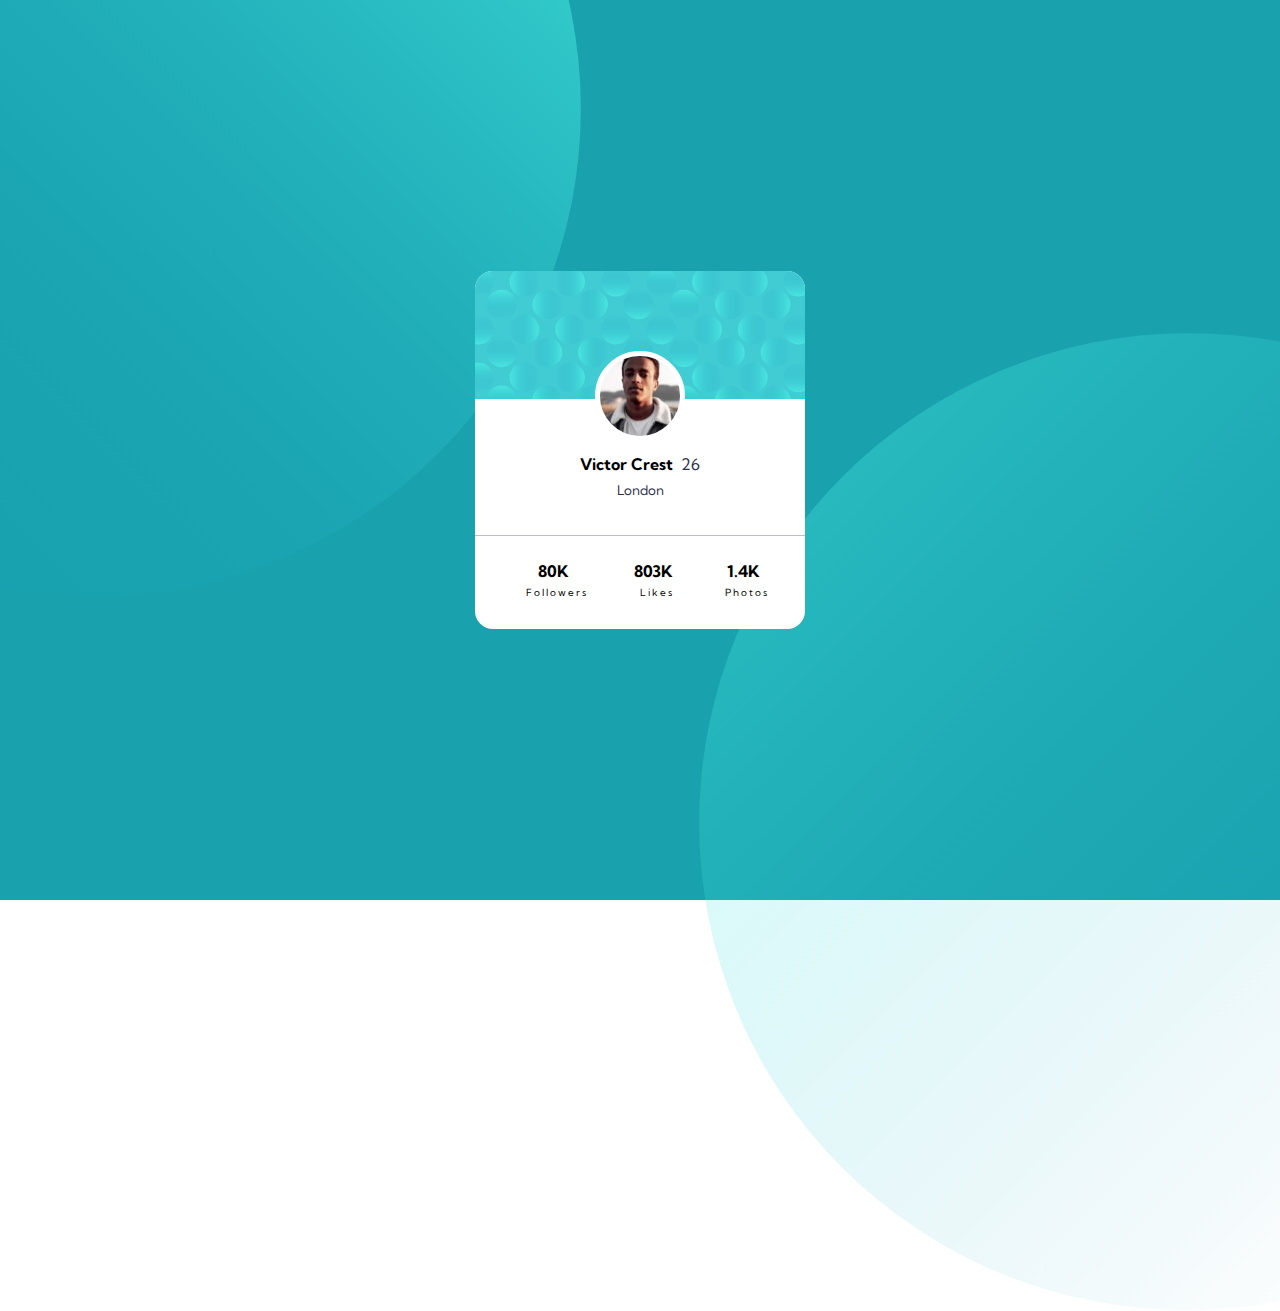
==== index.html @ 25b058e9 "adds final styling" ====
<!DOCTYPE html>
<html lang="en">
<head>
  <meta charset="UTF-8">
  <meta name="viewport" content="width=device-width, initial-scale=1.0">
  <link rel="icon" type="image/png" sizes="32x32" href="./images/favicon-32x32.png">
  <link rel="stylesheet" href="style.css">
  <link
    href="https://fonts.googleapis.com/css2?family=Inter:wght@400;800&family=Kumbh+Sans:wght@400;700&family=Lexend+Deca&family=Zen+Kaku+Gothic+Antique:wght@300;400&display=swap"
    rel="stylesheet">
  <title>Frontend Mentor | Profile card component</title>
</head>
<body>
  <div class="overlay"></div>
  <img class="top-img" src="./images/bg-pattern-top.svg" alt="first image tag">
  <img class="bottom-img" src="./images/bg-pattern-bottom.svg" alt="first image tag">
  <div class="container">
    <div class="profile-image"></div>
    <div class="profile-pic"></div>
    <div class="profile-info">
      <h4>Victor Crest<span>26</span></h4>
      <p>London</p>
    </div>
    <div class="footer-container">
      <div>
        <div class="footer-number">80K</div>
        <div class="footer-description">Followers</div>
      </div>
      <div>
        <div class="footer-number">803K</div>
        <div class="footer-description">Likes</div>
      </div>
      <div>
        <div class="footer-number">1.4K</div>
        <div class="footer-description">Photos</div>
      </div>
    </div>
  </div>
</body>
</html>
---- style.css ----
* {
  margin: 0px;
  font-family: 'Kumbh Sans', sans-serif;
}

body {
  height: 100vh;
  width: 100vw;
  background-repeat: repeat;
  display: flex;
  justify-content: center;
  align-items: center;
  position: relative;
}

.top-img,
.bottom-img {
  position: absolute;
  background-repeat: no-repeat;
  background-size: contain;
}

.top-img {
  transform: translate(-56%, -35%);
}

.bottom-img {
  transform: translate(56%, 38%);
}

.overlay {
  height: 100vh;
  width: 100vw;
  background-color: hsl(185, 75%, 39%);
  opacity: 1;
  position: absolute;
}

h4, .footer-number {
  font-weight: 700;
}

.footer-description, p, span {
  font-weight: 400;
}

.footer-description {
  font-size: 10px;
  text-align: center;
}

.container {
  width: 330px;
  height: 358px;
  display: flex;
  flex-direction: column;
  border-radius: 18px;
  position: relative;
  background-color: white;
}

.profile-image {
  flex: 38%;
  background-image: url("./images/bg-pattern-card.svg");
  border-top-left-radius: 18px;
  border-top-right-radius: 18px;
}

.profile-pic {
  width: 80px;
  height:  80px;
  border-radius: 50%;
  border: 5px solid white;
  position: absolute;
  top: 80px;
  left: 120px;
  background-image: url("./images/image-victor.jpg");
  background-position: top 80% left 50%;
}

.profile-info {
  flex: 35%;
  display: flex;
  justify-content: center;
  align-items: center;
  flex-direction: column;
}

.profile-info {
  margin-top: 18px;
}

p {
  margin-top: 8px;
  font-size: smaller;
  color: hsl(229, 23%, 23%);
}

span {
  margin-left: 8px;
  color: hsl(229, 23%, 23%);
}

.footer-container {
  flex: 20%;
  padding-top: 25px;
  display: flex;
  justify-content: space-evenly;
  border-top: 1px solid hsl(227, 10%, 76%);
}

.footer-number {
  margin-bottom: 5px;
  padding-left: 8px;
  text-align: center;
}

.footer-description {
  padding-left: 15px;
  letter-spacing: 2px;
}
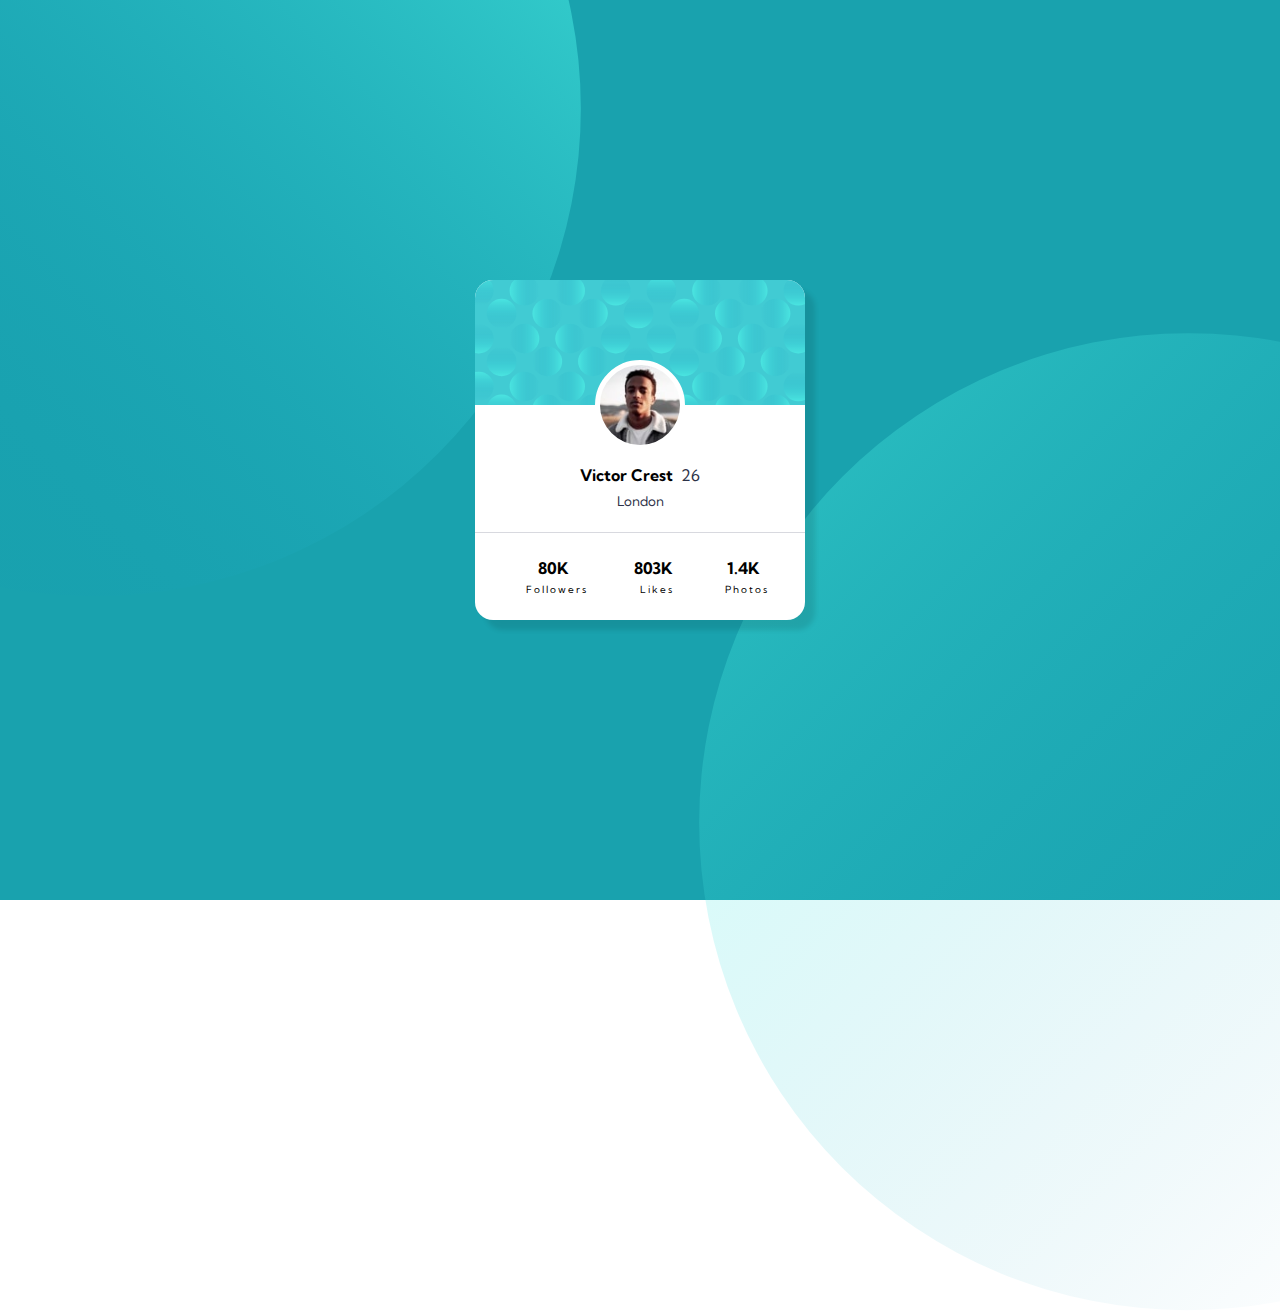
==== commit 4145aa34: "adds box shadow to .container class" ====
--- a/index.html
+++ b/index.html
@@ -36,5 +36,6 @@
       </div>
     </div>
   </div>
+
 </body>
 </html>
--- a/style.css
+++ b/style.css
@@ -40,6 +40,10 @@
   font-weight: 700;
 }
 
+h4 {
+  padding-top: 20px;
+}
+
 .footer-description, p, span {
   font-weight: 400;
 }
@@ -51,16 +55,17 @@
 
 .container {
   width: 330px;
-  height: 358px;
+  height: 340px;
   display: flex;
   flex-direction: column;
   border-radius: 18px;
   position: relative;
   background-color: white;
+  box-shadow: 10px 10px 5px rgba(0, 0, 0, 0.1);
 }
 
 .profile-image {
-  flex: 38%;
+  flex: 40%;
   background-image: url("./images/bg-pattern-card.svg");
   border-top-left-radius: 18px;
   border-top-right-radius: 18px;
@@ -76,6 +81,7 @@
   left: 120px;
   background-image: url("./images/image-victor.jpg");
   background-position: top 80% left 50%;
+  background-size: contain;
 }
 
 .profile-info {
@@ -106,7 +112,7 @@
   padding-top: 25px;
   display: flex;
   justify-content: space-evenly;
-  border-top: 1px solid hsl(227, 10%, 76%);
+  border-top: 1px solid hsl(227, 10%, 86%);
 }
 
 .footer-number {
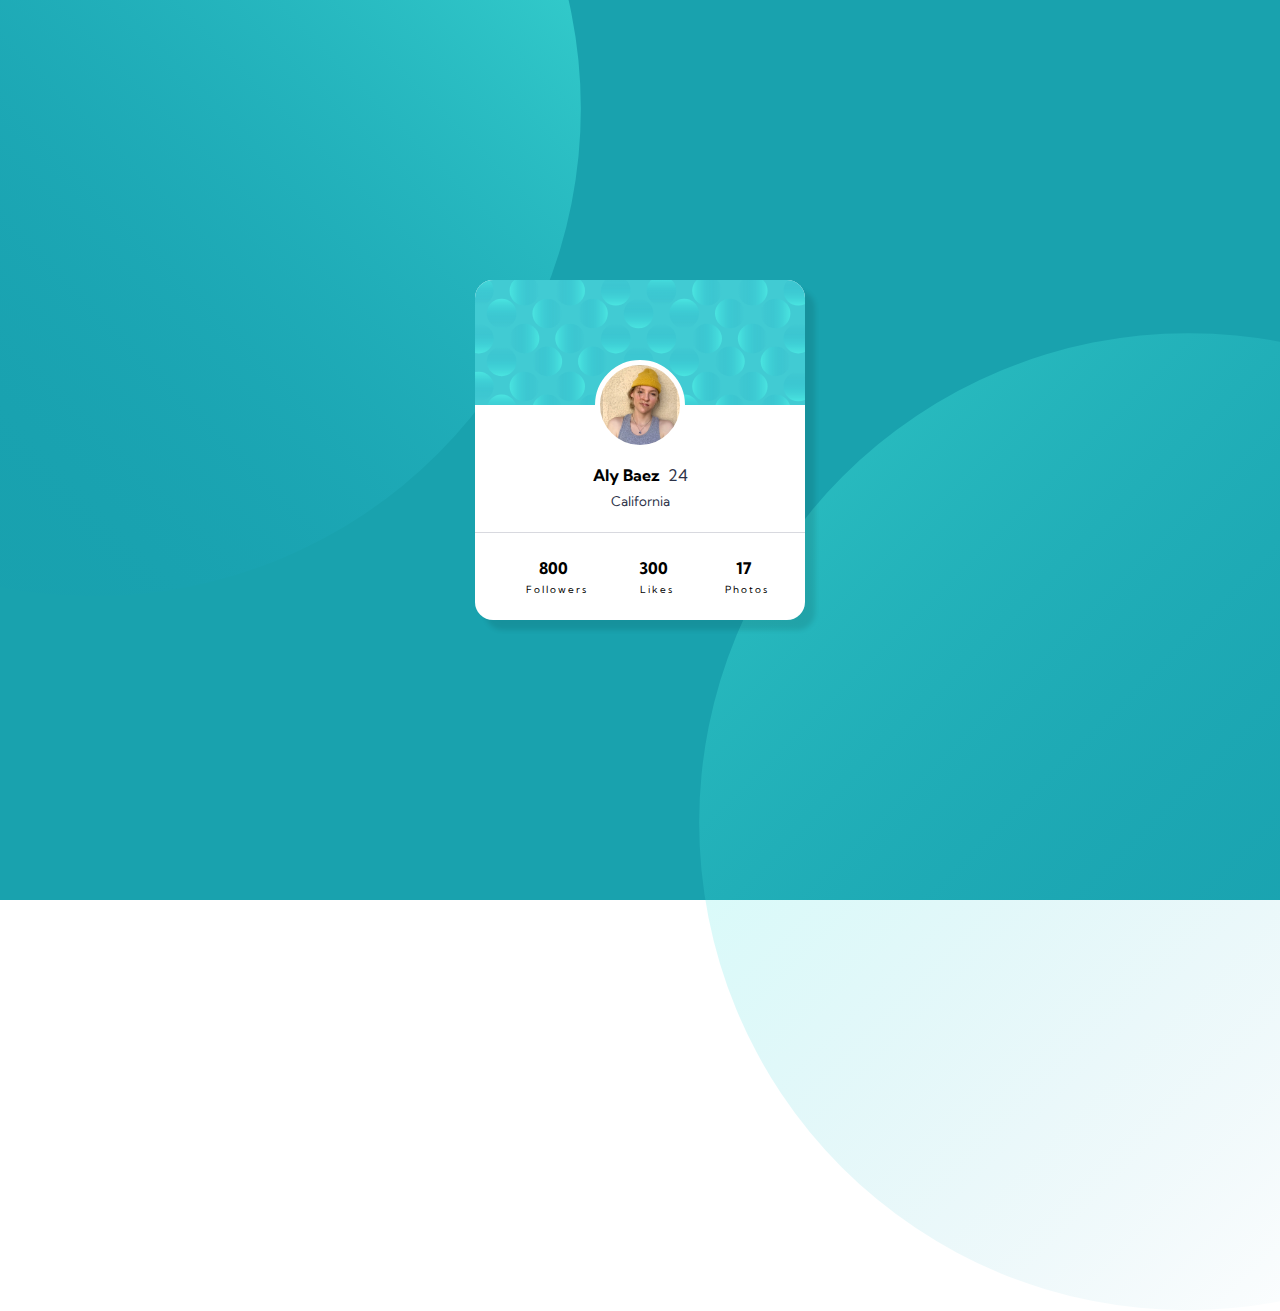
==== commit 4a69e2ac: "adds personal info to html" ====
--- a/index.html
+++ b/index.html
@@ -18,24 +18,24 @@
     <div class="profile-image"></div>
     <div class="profile-pic"></div>
     <div class="profile-info">
-      <h4>Victor Crest<span>26</span></h4>
-      <p>London</p>
+      <h4>Aly Baez<span>24</span></h4>
+      <p>California</p>
     </div>
     <div class="footer-container">
       <div>
-        <div class="footer-number">80K</div>
+        <div class="footer-number">800</div>
         <div class="footer-description">Followers</div>
       </div>
       <div>
-        <div class="footer-number">803K</div>
+        <div class="footer-number">300</div>
         <div class="footer-description">Likes</div>
       </div>
       <div>
-        <div class="footer-number">1.4K</div>
+        <div class="footer-number">17</div>
         <div class="footer-description">Photos</div>
       </div>
     </div>
   </div>
-
+  <script src='script.js'></script>
 </body>
 </html>
--- a/style.css
+++ b/style.css
@@ -79,7 +79,7 @@
   position: absolute;
   top: 80px;
   left: 120px;
-  background-image: url("./images/image-victor.jpg");
+  background-image: url("./images/profile.jpg");
   background-position: top 80% left 50%;
   background-size: contain;
 }
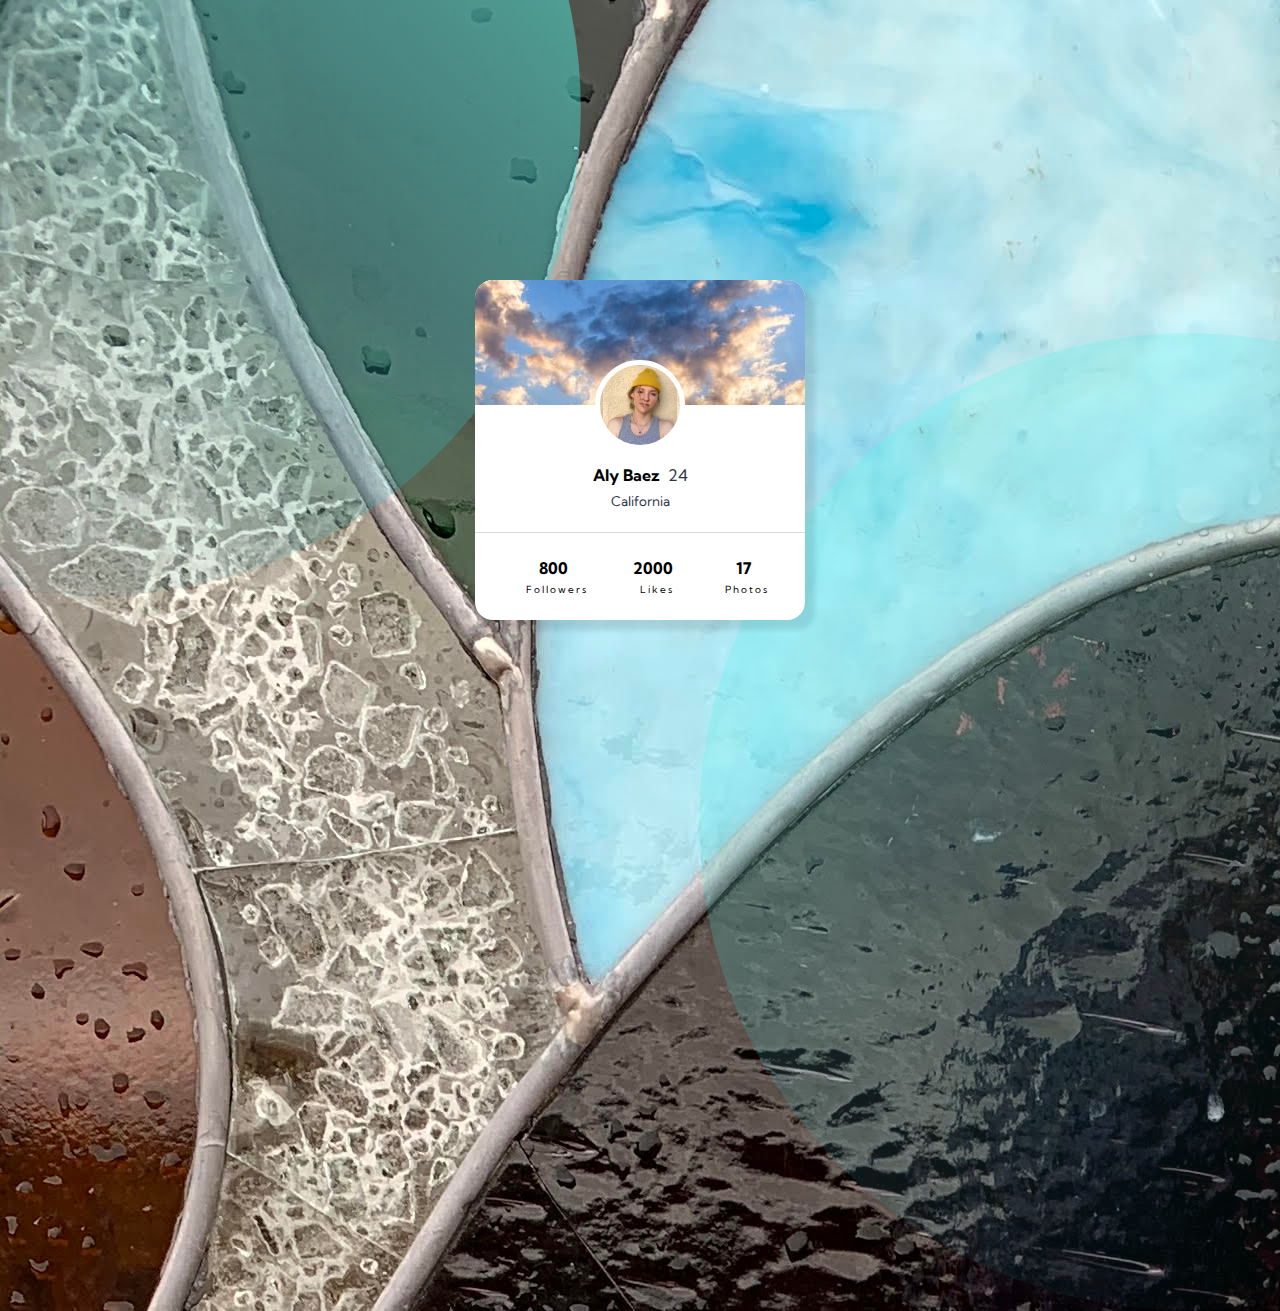
==== commit fbcb1405: "adds final touches" ====
--- a/index.html
+++ b/index.html
@@ -27,7 +27,7 @@
         <div class="footer-description">Followers</div>
       </div>
       <div>
-        <div class="footer-number">300</div>
+        <div class="footer-number">2000</div>
         <div class="footer-description">Likes</div>
       </div>
       <div>
--- a/style.css
+++ b/style.css
@@ -6,7 +6,8 @@
 body {
   height: 100vh;
   width: 100vw;
-  background-repeat: repeat;
+  background-image: url("./images/background.jpg");
+  object-fit: cover;
   display: flex;
   justify-content: center;
   align-items: center;
@@ -28,13 +29,13 @@
   transform: translate(56%, 38%);
 }
 
-.overlay {
+/* .overlay {
   height: 100vh;
   width: 100vw;
   background-color: hsl(185, 75%, 39%);
   opacity: 1;
   position: absolute;
-}
+} */
 
 h4, .footer-number {
   font-weight: 700;
@@ -66,7 +67,8 @@
 
 .profile-image {
   flex: 40%;
-  background-image: url("./images/bg-pattern-card.svg");
+  background-image: url("./images/Joshua-Tree-National-Park.jpg");
+  object-fit: cover;
   border-top-left-radius: 18px;
   border-top-right-radius: 18px;
 }
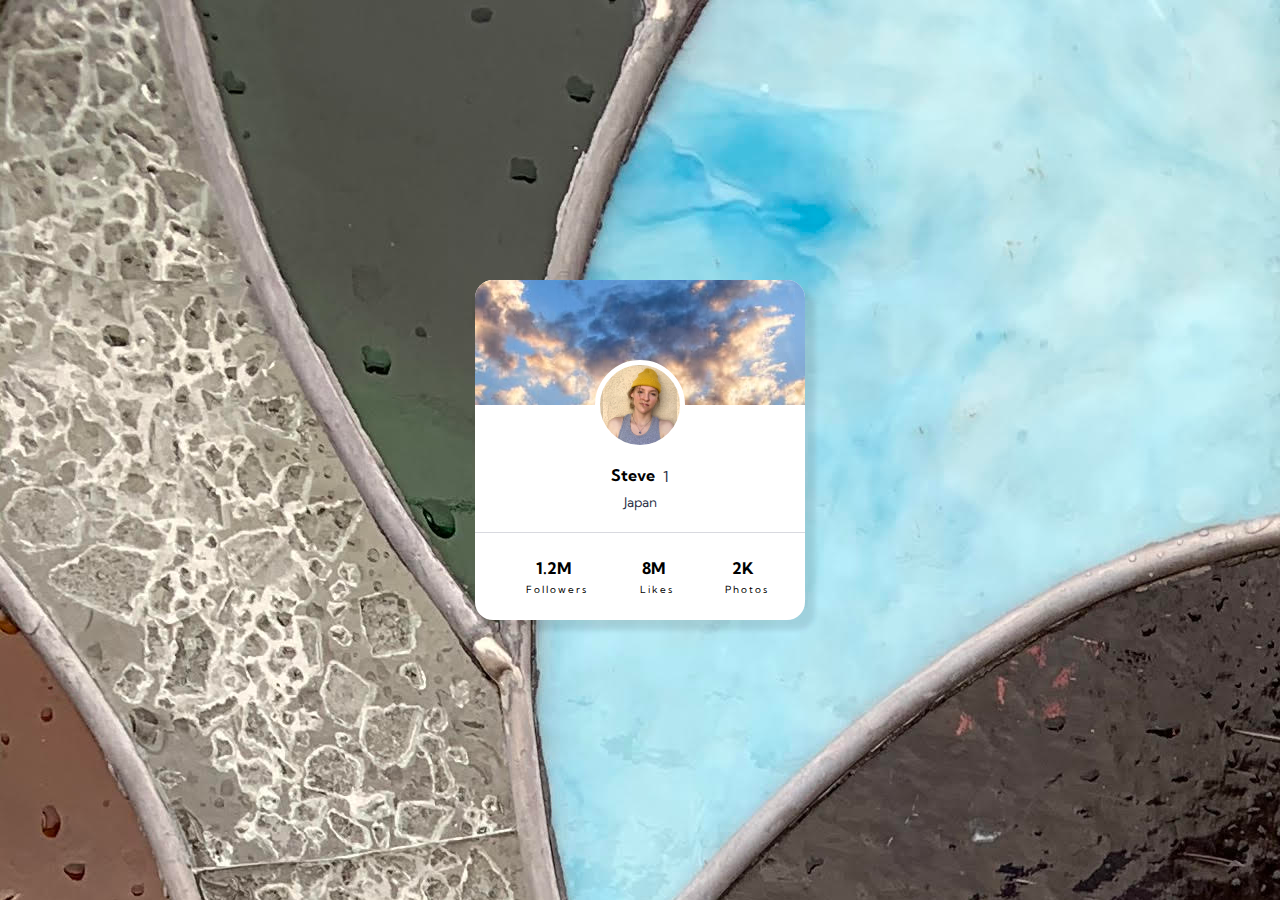
==== commit a94d95dd: "adds steves'age, location and stat info" ====
--- a/index.html
+++ b/index.html
@@ -12,13 +12,13 @@
 </head>
 <body>
   <div class="overlay"></div>
-  <img class="top-img" src="./images/bg-pattern-top.svg" alt="first image tag">
-  <img class="bottom-img" src="./images/bg-pattern-bottom.svg" alt="first image tag">
   <div class="container">
     <div class="profile-image"></div>
     <div class="profile-pic"></div>
     <div class="profile-info">
-      <h4>Aly Baez<span>24</span></h4>
+      <div class="name-flex">
+        <h4 id="name">Aly Baez</h4><span class="age">24</span>
+      </div>
       <p>California</p>
     </div>
     <div class="footer-container">
--- a/style.css
+++ b/style.css
@@ -1,6 +1,17 @@
 * {
   margin: 0px;
   font-family: 'Kumbh Sans', sans-serif;
+}
+
+span {
+  margin-left: 8px;
+  color: hsl(229, 23%, 23%);
+  margin-top: 22px;
+  font-size: 15px;
+}
+
+.name-flex {
+  display: flex;
 }
 
 body {
@@ -20,22 +31,6 @@
   background-repeat: no-repeat;
   background-size: contain;
 }
-
-.top-img {
-  transform: translate(-56%, -35%);
-}
-
-.bottom-img {
-  transform: translate(56%, 38%);
-}
-
-/* .overlay {
-  height: 100vh;
-  width: 100vw;
-  background-color: hsl(185, 75%, 39%);
-  opacity: 1;
-  position: absolute;
-} */
 
 h4, .footer-number {
   font-weight: 700;
@@ -104,11 +99,6 @@
   color: hsl(229, 23%, 23%);
 }
 
-span {
-  margin-left: 8px;
-  color: hsl(229, 23%, 23%);
-}
-
 .footer-container {
   flex: 20%;
   padding-top: 25px;
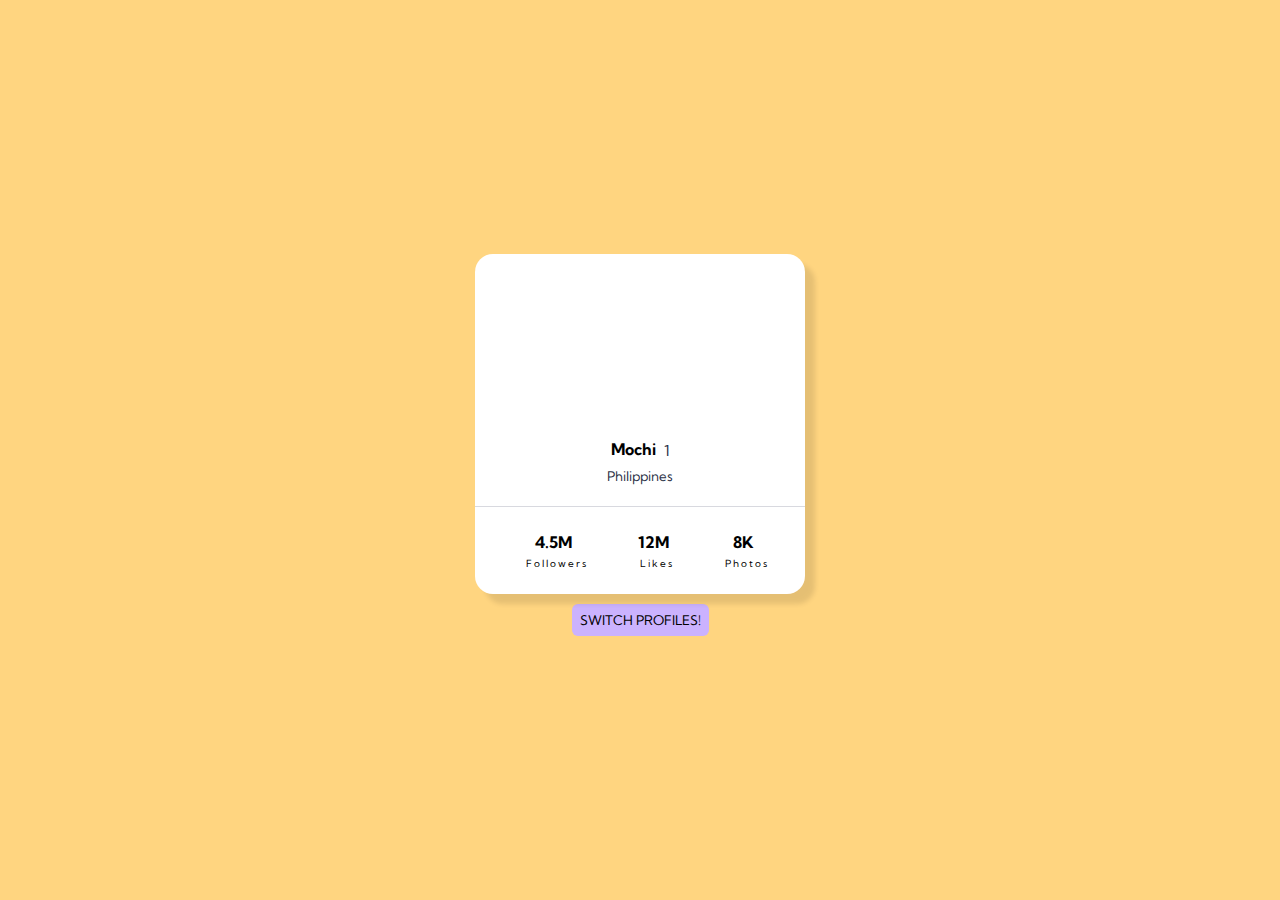
==== commit 5c3bea0b: "adds functions to cat and dog to change cards" ====
--- a/index.html
+++ b/index.html
@@ -4,10 +4,11 @@
   <meta charset="UTF-8">
   <meta name="viewport" content="width=device-width, initial-scale=1.0">
   <link rel="icon" type="image/png" sizes="32x32" href="./images/favicon-32x32.png">
-  <link rel="stylesheet" href="style.css">
+  <link rel="stylesheet" href="style.css" id="dogCSS">
   <link
     href="https://fonts.googleapis.com/css2?family=Inter:wght@400;800&family=Kumbh+Sans:wght@400;700&family=Lexend+Deca&family=Zen+Kaku+Gothic+Antique:wght@300;400&display=swap"
     rel="stylesheet">
+  <link rel="stylesheet" href="catJS.js" id="catCss">
   <title>Frontend Mentor | Profile card component</title>
 </head>
 <body>
@@ -36,6 +37,8 @@
       </div>
     </div>
   </div>
-  <script src='script.js'></script>
+  <script id="doggypage" src='script.js'></script>
+  <script id="catpage" src='catJS.js'></script>
+  <script src='switch.js'></script>
 </body>
 </html>
--- a/style.css
+++ b/style.css
@@ -12,6 +12,14 @@
 
 .name-flex {
   display: flex;
+}
+
+.lime {
+  color: limegreen
+}
+
+.black {
+  color: black;
 }
 
 body {
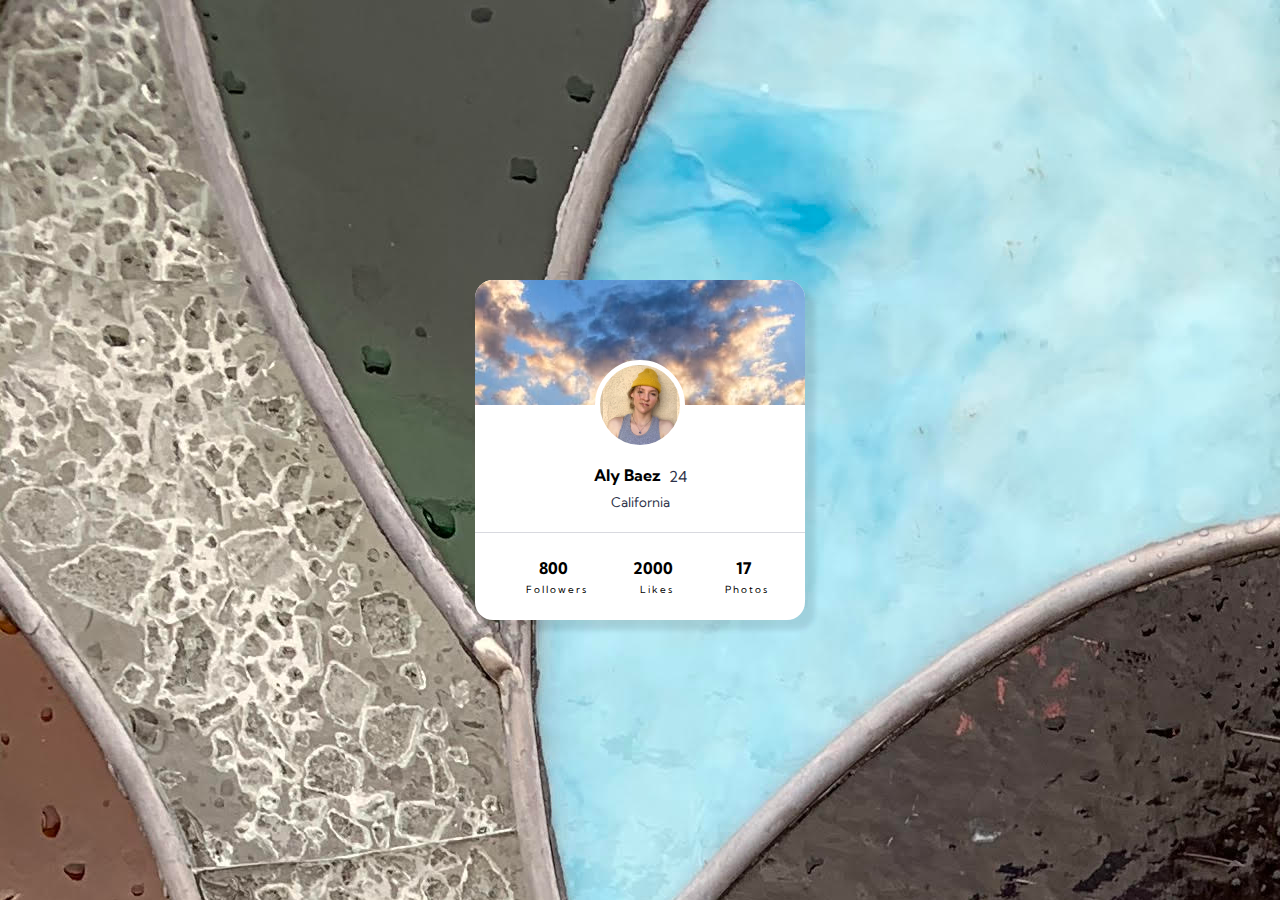
==== commit 8d649f91: "cleans up code by making variables for each objects property" ====
--- a/index.html
+++ b/index.html
@@ -37,8 +37,6 @@
       </div>
     </div>
   </div>
-  <script id="doggypage" src='script.js'></script>
-  <script id="catpage" src='catJS.js'></script>
-  <script src='switch.js'></script>
+  <script src='script.js'></script>
 </body>
 </html>
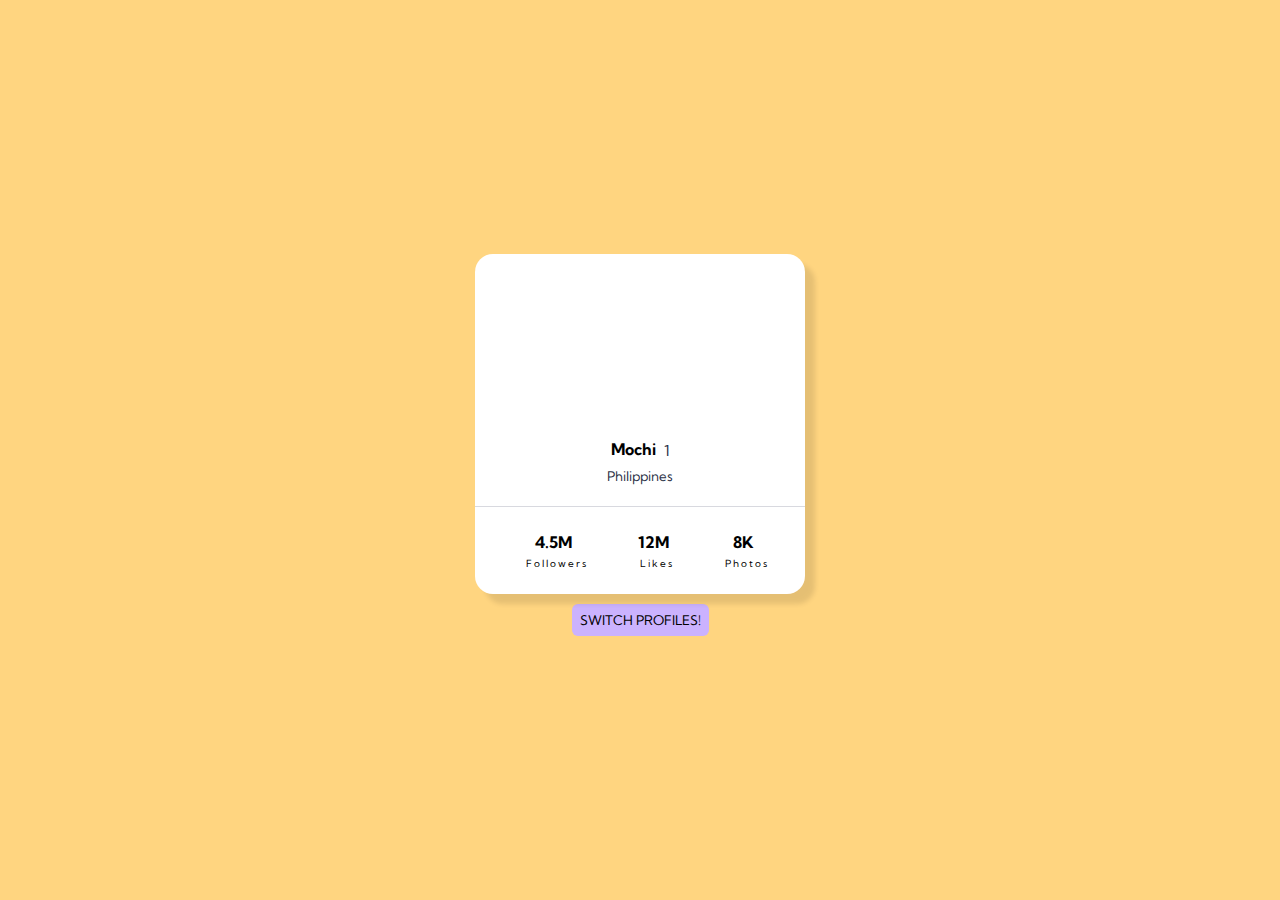
==== commit 8d055ad0: "cleans up code with addition of variables" ====
--- a/index.html
+++ b/index.html
@@ -4,11 +4,10 @@
   <meta charset="UTF-8">
   <meta name="viewport" content="width=device-width, initial-scale=1.0">
   <link rel="icon" type="image/png" sizes="32x32" href="./images/favicon-32x32.png">
-  <link rel="stylesheet" href="style.css" id="dogCSS">
+  <link rel="stylesheet" href="style.css">
   <link
     href="https://fonts.googleapis.com/css2?family=Inter:wght@400;800&family=Kumbh+Sans:wght@400;700&family=Lexend+Deca&family=Zen+Kaku+Gothic+Antique:wght@300;400&display=swap"
     rel="stylesheet">
-  <link rel="stylesheet" href="catJS.js" id="catCss">
   <title>Frontend Mentor | Profile card component</title>
 </head>
 <body>
@@ -37,6 +36,6 @@
       </div>
     </div>
   </div>
-  <script src='script.js'></script>
+  <script src="script.js"></script>
 </body>
 </html>
